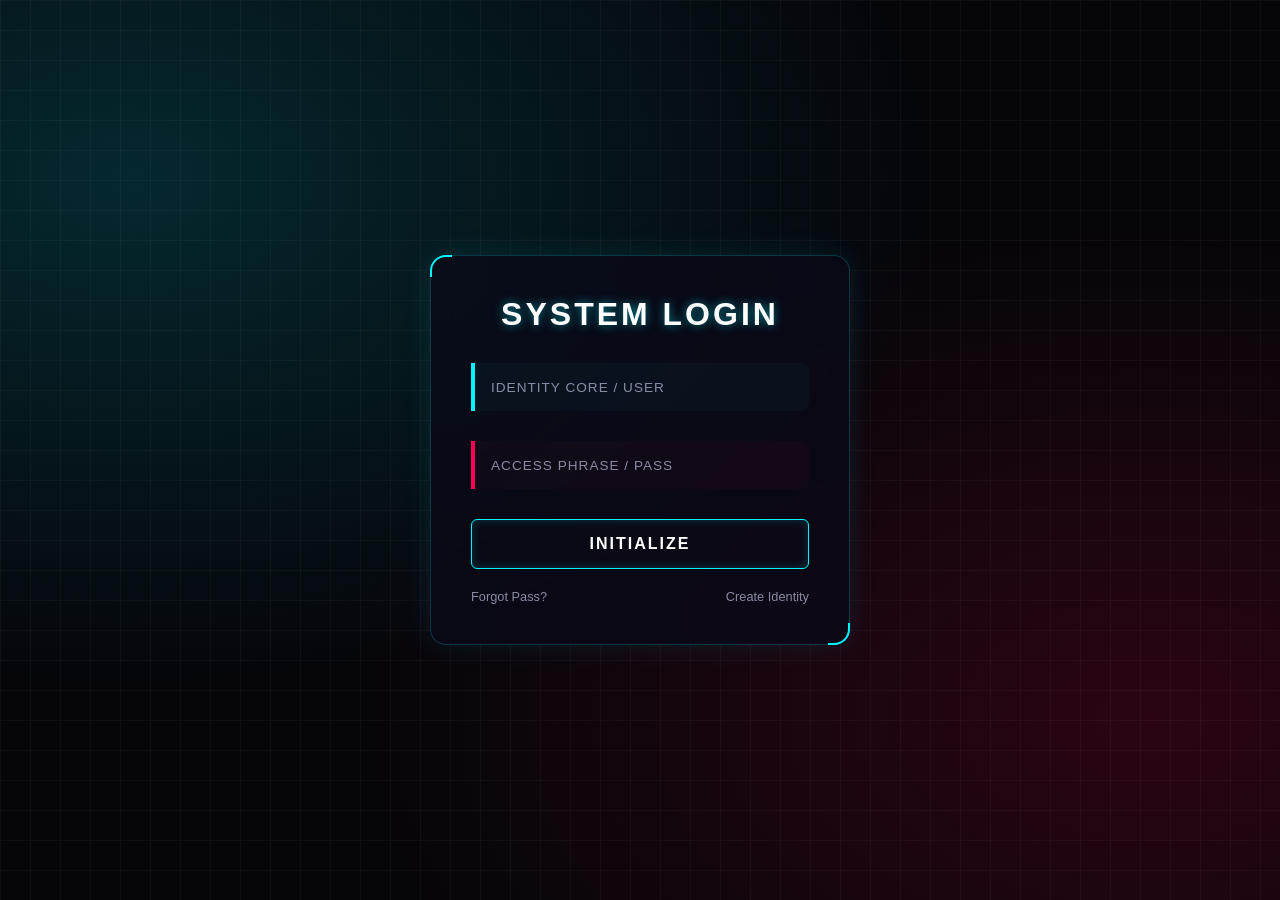
==== home.html @ 80e6bff1 "Create home.html for the portal layout" ====
<!DOCTYPE html>

<html lang="en">
<head>
<meta charset="UTF-8">
<meta name="viewport" content="width=device-width, initial-scale=1.0">
<title>Home Portal</title>

<style>

:root{
    --bg-color:#05050a;
    --panel-bg:rgba(10,10,25,0.75);
    --neon-cyan:#00f3ff;
    --neon-magenta:#ff0055;
    --text-color:#e0e0ff;
}

*{
    margin:0;
    padding:0;
    box-sizing:border-box;
    font-family:'Segoe UI',sans-serif;
}

body{
    background-color:var(--bg-color);
    background-image:
        radial-gradient(at 10% 20%, rgba(0,243,255,.15) 0px, transparent 50%),
        radial-gradient(at 90% 80%, rgba(255,0,85,.15) 0px, transparent 50%);
    min-height:100vh;
    color:var(--text-color);
    overflow-x:hidden;
}

body::before{
    content:"";
    position:fixed;
    inset:0;
    background-image:
      linear-gradient(rgba(255,255,255,.03) 1px, transparent 1px),
      linear-gradient(90deg, rgba(255,255,255,.03) 1px, transparent 1px);
    background-size:30px 30px;
    z-index:-1;
}

header{
    padding:25px;
    text-align:center;
    border-bottom:1px solid rgba(0,243,255,.2);
}

header h1{
    color:white;
    letter-spacing:3px;
    text-shadow:0 0 15px rgba(0,243,255,.5);
}

.container{
    max-width:1200px;
    margin:auto;
    padding:30px;
}

.dashboard{
    display:grid;
    grid-template-columns:repeat(auto-fit,minmax(250px,1fr));
    gap:20px;
}

.card{
    background:var(--panel-bg);
    backdrop-filter:blur(10px);
    border:1px solid rgba(0,243,255,.2);
    border-radius:15px;
    padding:25px;
    transition:.3s;
}

.card:hover{
    transform:translateY(-5px);
    box-shadow:0 0 20px rgba(0,243,255,.2);
}

.card h3{
    color:var(--neon-cyan);
    margin-bottom:15px;
}

.card p{
    color:#ccc;
}

.actions{
    margin-top:40px;
    display:flex;
    justify-content:center;
    gap:15px;
    flex-wrap:wrap;
}

.btn{
    padding:14px 25px;
    border:none;
    cursor:pointer;
    border-radius:8px;
    font-weight:bold;
    letter-spacing:1px;
    transition:.3s;
}

.primary{
    background:transparent;
    color:white;
    border:1px solid var(--neon-cyan);
}

.primary:hover{
    background:var(--neon-cyan);
    color:black;
}

.logout{
    background:transparent;
    color:white;
    border:1px solid var(--neon-magenta);
}

.logout:hover{
    background:var(--neon-magenta);
}

.footer{
    text-align:center;
    padding:30px;
    color:#888;
}

</style>

</head>

<body>

<script>
if(localStorage.getItem("loggedIn") !== "true"){
    window.location.href = "login.html";
}
</script>

<header>
    <h1>WELCOME TO THE CONTROL CENTER</h1>
</header>

<div class="container">

```
<div class="dashboard">

    <div class="card">
        <h3>Profile</h3>
        <p>Manage your account information.</p>
    </div>

    <div class="card">
        <h3>Projects</h3>
        <p>Access all your current projects.</p>
    </div>

    <div class="card">
        <h3>Analytics</h3>
        <p>View statistics and activity reports.</p>
    </div>

    <div class="card">
        <h3>Settings</h3>
        <p>Configure your portal preferences.</p>
    </div>

</div>

<div class="actions">

    <button class="btn primary">
        Open Dashboard
    </button>

    <button class="btn logout" onclick="logout()">
        Logout
    </button>

</div>
```

</div>

<div class="footer">
    Secure Access Portal
</div>

<script>

function logout(){

    localStorage.removeItem("loggedIn");

    window.location.href = "login.html";

}

</script>

</body>
</html>
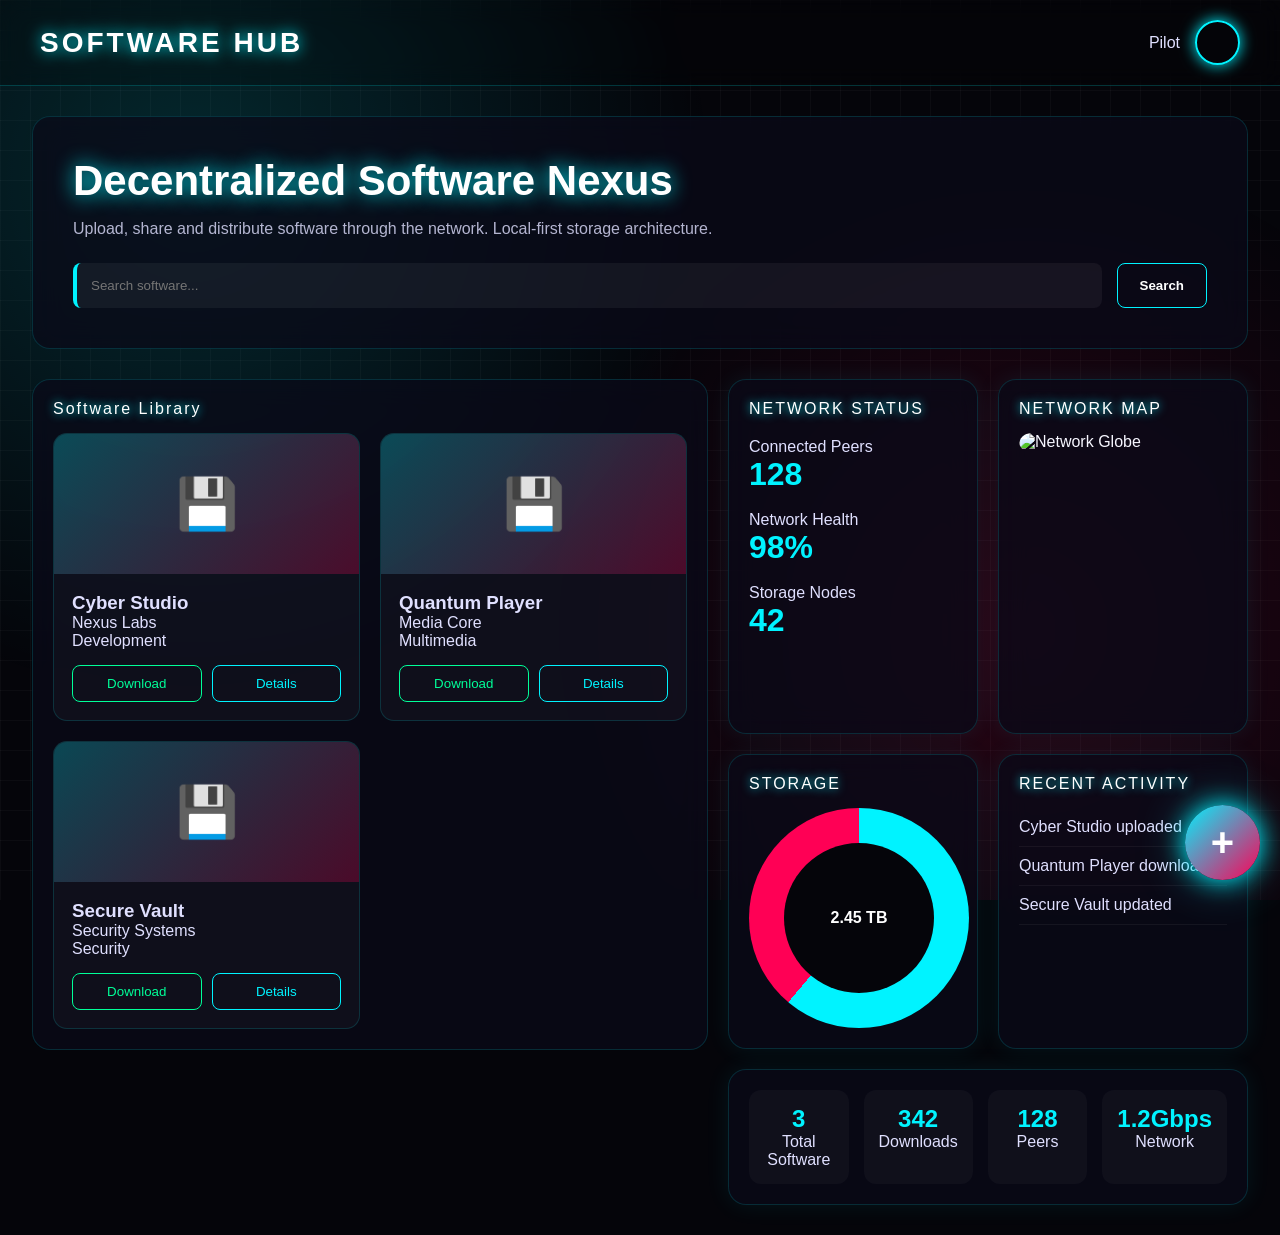
==== commit 8b0a1a8e: "Update home.html" ====
--- a/home.html
+++ b/home.html
@@ -1,19 +1,22 @@
 <!DOCTYPE html>
-
 <html lang="en">
 <head>
 <meta charset="UTF-8">
-<meta name="viewport" content="width=device-width, initial-scale=1.0">
-<title>Home Portal</title>
+<meta name="viewport"
+content="width=device-width, initial-scale=1.0">
+
+<title>Software Hub Nexus</title>
 
 <style>
 
 :root{
-    --bg-color:#05050a;
-    --panel-bg:rgba(10,10,25,0.75);
-    --neon-cyan:#00f3ff;
-    --neon-magenta:#ff0055;
-    --text-color:#e0e0ff;
+    --bg:#05050a;
+    --panel:rgba(10,10,25,0.75);
+    --cyan:#00f3ff;
+    --magenta:#ff0055;
+    --text:#e0e0ff;
+    --success:#00ff99;
+    --warning:#ffcc00;
 }
 
 *{
@@ -24,13 +27,11 @@
 }
 
 body{
-    background-color:var(--bg-color);
-    background-image:
-        radial-gradient(at 10% 20%, rgba(0,243,255,.15) 0px, transparent 50%),
-        radial-gradient(at 90% 80%, rgba(255,0,85,.15) 0px, transparent 50%);
+    background:var(--bg);
+    color:var(--text);
+    overflow-x:hidden;
     min-height:100vh;
-    color:var(--text-color);
-    overflow-x:hidden;
+    position:relative;
 }
 
 body::before{
@@ -38,175 +39,2247 @@
     position:fixed;
     inset:0;
     background-image:
-      linear-gradient(rgba(255,255,255,.03) 1px, transparent 1px),
-      linear-gradient(90deg, rgba(255,255,255,.03) 1px, transparent 1px);
+    linear-gradient(
+        rgba(255,255,255,.03) 1px,
+        transparent 1px
+    ),
+    linear-gradient(
+        90deg,
+        rgba(255,255,255,.03) 1px,
+        transparent 1px
+    );
     background-size:30px 30px;
+    z-index:-2;
+}
+
+body::after{
+    content:"";
+    position:fixed;
+    inset:0;
+    background:
+    radial-gradient(
+        circle at 15% 20%,
+        rgba(0,243,255,.15),
+        transparent 40%
+    ),
+    radial-gradient(
+        circle at 80% 70%,
+        rgba(255,0,85,.15),
+        transparent 40%
+    );
     z-index:-1;
 }
 
 header{
-    padding:25px;
-    text-align:center;
+    width:100%;
+    padding:20px 40px;
+    display:flex;
+    justify-content:space-between;
+    align-items:center;
+    backdrop-filter:blur(12px);
+    background:rgba(0,0,0,.2);
     border-bottom:1px solid rgba(0,243,255,.2);
 }
 
-header h1{
+.logo{
+    font-size:28px;
+    font-weight:bold;
+    letter-spacing:3px;
     color:white;
-    letter-spacing:3px;
-    text-shadow:0 0 15px rgba(0,243,255,.5);
-}
-
-.container{
-    max-width:1200px;
+    text-transform:uppercase;
+    text-shadow:0 0 15px var(--cyan);
+}
+
+.user-info{
+    display:flex;
+    align-items:center;
+    gap:15px;
+}
+
+.user-avatar{
+    width:45px;
+    height:45px;
+    border-radius:50%;
+    border:2px solid var(--cyan);
+    box-shadow:0 0 15px var(--cyan);
+}
+
+.dashboard{
+    width:95%;
+    max-width:1600px;
     margin:auto;
-    padding:30px;
-}
-
-.dashboard{
+    padding:30px 0;
+}
+
+.hero{
+    background:var(--panel);
+    backdrop-filter:blur(15px);
+    border:1px solid rgba(0,243,255,.15);
+    border-radius:18px;
+    padding:40px;
+    margin-bottom:30px;
+    position:relative;
+    overflow:hidden;
+}
+
+.hero h1{
+    font-size:42px;
+    margin-bottom:15px;
+    color:white;
+    text-shadow:0 0 20px var(--cyan);
+}
+
+.hero p{
+    opacity:.8;
+    max-width:700px;
+}
+
+.search-panel{
+    margin-top:25px;
+    display:flex;
+    gap:15px;
+    flex-wrap:wrap;
+}
+
+.search-panel input{
+    flex:1;
+    min-width:250px;
+    padding:14px;
+    border:none;
+    outline:none;
+    background:rgba(255,255,255,.05);
+    color:white;
+    border-left:4px solid var(--cyan);
+    border-radius:8px;
+}
+
+.cyber-btn{
+    padding:14px 22px;
+    border:none;
+    cursor:pointer;
+    color:white;
+    font-weight:bold;
+    border-radius:8px;
+    background:transparent;
+    border:1px solid var(--cyan);
+    transition:.3s;
+}
+
+.cyber-btn:hover{
+    background:var(--cyan);
+    color:black;
+    box-shadow:0 0 20px var(--cyan);
+}
+
+.layout{
     display:grid;
-    grid-template-columns:repeat(auto-fit,minmax(250px,1fr));
+    grid-template-columns:1.4fr .9fr;
     gap:20px;
-}
-
-.card{
-    background:var(--panel-bg);
-    backdrop-filter:blur(10px);
-    border:1px solid rgba(0,243,255,.2);
-    border-radius:15px;
-    padding:25px;
+    align-items:start;
+}
+
+.panel,
+.network-panel,
+.globe-panel,
+.storage-panel,
+.activity-panel,
+.quick-panel{
+    background:var(--panel);
+    border:1px solid rgba(0,243,255,.15);
+    border-radius:18px;
+    padding:20px;
+    backdrop-filter:blur(15px);
+}
+
+.panel-title,
+.dashboard-title{
+    color:white;
+    letter-spacing:2px;
+    margin-bottom:15px;
+    text-shadow:0 0 10px var(--cyan);
+}
+
+.library-grid{
+    display:grid;
+    grid-template-columns:
+    repeat(auto-fill,minmax(280px,1fr));
+    gap:20px;
+}
+
+.software-card{
+    background:rgba(255,255,255,.03);
+    border:1px solid rgba(0,243,255,.15);
+    border-radius:14px;
+    overflow:hidden;
     transition:.3s;
 }
 
-.card:hover{
+.software-card:hover{
     transform:translateY(-5px);
-    box-shadow:0 0 20px rgba(0,243,255,.2);
-}
-
-.card h3{
-    color:var(--neon-cyan);
-    margin-bottom:15px;
-}
-
-.card p{
-    color:#ccc;
-}
-
-.actions{
-    margin-top:40px;
+    box-shadow:0 0 25px rgba(0,243,255,.2);
+}
+
+.card-banner{
+    height:140px;
     display:flex;
     justify-content:center;
+    align-items:center;
+    font-size:50px;
+    background:
+    linear-gradient(
+    135deg,
+    rgba(0,243,255,.25),
+    rgba(255,0,85,.25)
+    );
+}
+
+.card-content{
+    padding:18px;
+}
+
+.card-actions{
+    display:flex;
+    gap:10px;
+    margin-top:15px;
+}
+
+.download-btn,
+.details-btn{
+    flex:1;
+    padding:10px;
+    border-radius:8px;
+    cursor:pointer;
+    background:transparent;
+}
+
+.download-btn{
+    border:1px solid var(--success);
+    color:var(--success);
+}
+
+.details-btn{
+    border:1px solid var(--cyan);
+    color:var(--cyan);
+}
+/* =========================================
+   RIGHT DASHBOARD
+========================================= */
+
+.right-dashboard{
+    display:grid;
+    grid-template-columns:
+    repeat(2,minmax(250px,1fr));
+    gap:20px;
+    width:100%;
+}
+
+.network-panel,
+.globe-panel,
+.storage-panel,
+.activity-panel,
+.quick-panel{
+    min-height:260px;
+    box-shadow:
+    0 0 25px rgba(0,243,255,.08);
+}
+
+.quick-panel{
+    grid-column:1/3;
+    min-height:auto;
+    display:grid;
+    grid-template-columns:
+    repeat(4,1fr);
     gap:15px;
-    flex-wrap:wrap;
-}
-
-.btn{
-    padding:14px 25px;
+}
+
+.quick-card{
+    background:rgba(255,255,255,.03);
+    border-radius:12px;
+    padding:15px;
+    text-align:center;
+}
+
+.quick-card h2{
+    color:var(--cyan);
+}
+
+.activity-panel ul{
+    list-style:none;
+}
+
+.activity-panel li{
+    padding:10px 0;
+    border-bottom:
+    1px solid rgba(255,255,255,.05);
+}
+
+/* =========================================
+   NETWORK GLOBE
+========================================= */
+
+.cyber-globe{
+    height:280px;
+    overflow:hidden;
+    border-radius:12px;
+}
+
+.cyber-globe img{
+    width:100%;
+    height:100%;
+    object-fit:cover;
+    border-radius:12px;
+    filter:
+    brightness(1.1)
+    saturate(1.2);
+}
+
+/* =========================================
+   STORAGE
+========================================= */
+
+.storage-ring{
+    width:220px;
+    height:220px;
+    border-radius:50%;
+    margin:auto;
+
+    background:
+    conic-gradient(
+        #00f3ff 0deg,
+        #00f3ff 220deg,
+        #ff0055 220deg,
+        #ff0055 360deg
+    );
+
+    display:flex;
+    align-items:center;
+    justify-content:center;
+}
+
+.storage-center{
+    width:150px;
+    height:150px;
+    border-radius:50%;
+    background:#05050a;
+    display:flex;
+    justify-content:center;
+    align-items:center;
+    color:white;
+    font-weight:bold;
+}
+
+/* =========================================
+   FLOATING UPLOAD BUTTON
+========================================= */
+
+.upload-fab{
+    position:fixed;
+    right:20px;
+    bottom:20px;
+
+    width:75px;
+    height:75px;
+
     border:none;
+    border-radius:50%;
+
     cursor:pointer;
+
+    z-index:5000;
+
+    font-size:40px;
+    font-weight:bold;
+    color:white;
+
+    background:
+    linear-gradient(
+        135deg,
+        #00f3ff,
+        #ff0055
+    );
+
+    box-shadow:
+    0 0 25px #00f3ff,
+    0 0 50px rgba(0,243,255,.4);
+
+    transition:.35s;
+}
+
+.upload-fab:hover{
+    transform:
+    scale(1.12)
+    rotate(90deg);
+
+    box-shadow:
+    0 0 40px #00f3ff,
+    0 0 70px #ff0055;
+}
+
+/* =========================================
+   UPLOAD MODAL
+========================================= */
+
+.upload-modal{
+    display:none;
+
+    position:fixed;
+    inset:0;
+
+    z-index:99999;
+
+    background:rgba(0,0,0,.75);
+
+    backdrop-filter:blur(15px);
+
+    justify-content:center;
+    align-items:center;
+
+    padding:20px;
+
+    opacity:0;
+    visibility:hidden;
+
+    transition:.3s;
+}
+
+.upload-modal.active{
+    opacity:1;
+    visibility:visible;
+}
+
+.upload-modal-content{
+    width:100%;
+    max-width:700px;
+
+    background:
+    linear-gradient(
+        145deg,
+        rgba(20,20,40,.95),
+        rgba(10,10,25,.95)
+    );
+
+    border:1px solid rgba(0,243,255,.25);
+
+    border-radius:25px;
+
+    padding:30px;
+
+    position:relative;
+
+    overflow:hidden;
+
+    box-shadow:
+    0 0 40px rgba(0,243,255,.2),
+    0 0 100px rgba(255,0,85,.15);
+}
+
+.modal-header{
+    display:flex;
+    justify-content:space-between;
+    align-items:center;
+    margin-bottom:25px;
+}
+
+.modal-header h2{
+    color:white;
+    text-shadow:
+    0 0 15px #00f3ff;
+}
+
+.close-modal{
+    width:45px;
+    height:45px;
+
+    border:none;
+    border-radius:50%;
+
+    cursor:pointer;
+
+    color:white;
+
+    background:
+    rgba(255,255,255,.08);
+}
+
+.close-modal:hover{
+    background:#ff0055;
+}
+
+.upload-form{
+    display:flex;
+    flex-direction:column;
+    gap:15px;
+}
+
+.upload-form input,
+.upload-form textarea,
+.upload-form select{
+    width:100%;
+    padding:12px;
+
+    border:none;
+    outline:none;
+
+    background:
+    rgba(255,255,255,.05);
+
+    color:white;
+
+    border-left:
+    4px solid var(--cyan);
+
     border-radius:8px;
-    font-weight:bold;
-    letter-spacing:1px;
-    transition:.3s;
-}
-
-.primary{
-    background:transparent;
+}
+
+.upload-form textarea{
+    resize:vertical;
+    min-height:120px;
+}
+
+.file-box{
+    padding:20px;
+
+    border:
+    2px dashed rgba(0,243,255,.3);
+
+    border-radius:10px;
+
+    text-align:center;
+}
+
+/* =========================================
+   MOBILE DASHBOARD BUTTON
+========================================= */
+
+.mobile-dashboard-btn{
+    position:fixed;
+
+    right:20px;
+    bottom:110px;
+
+    width:60px;
+    height:60px;
+
+    border:none;
+    border-radius:50%;
+
+    cursor:pointer;
+
+    z-index:9999;
+
+    font-size:24px;
+
     color:white;
-    border:1px solid var(--neon-cyan);
-}
-
-.primary:hover{
-    background:var(--neon-cyan);
-    color:black;
-}
-
-.logout{
-    background:transparent;
+
+    background:
+    linear-gradient(
+        135deg,
+        #00f3ff,
+        #ff0055
+    );
+
+    box-shadow:
+    0 0 25px #00f3ff;
+}
+
+/* =========================================
+   MOBILE DASHBOARD MODAL
+========================================= */
+
+.mobile-dashboard-modal{
+    display:none;
+
+    position:fixed;
+
+    inset:0;
+
+    z-index:999999;
+
+    background:
+    rgba(0,0,0,.95);
+
+    overflow-y:auto;
+
+    backdrop-filter:blur(15px);
+}
+
+.mobile-dashboard-content{
+    width:100%;
+    min-height:100%;
+    padding:20px;
+}
+
+.mobile-dashboard-header{
+    display:flex;
+    justify-content:space-between;
+    align-items:center;
+
+    margin-bottom:20px;
+}
+
+.mobile-dashboard-header button{
+    width:45px;
+    height:45px;
+
+    border:none;
+    border-radius:50%;
+
+    background:#ff0055;
     color:white;
-    border:1px solid var(--neon-magenta);
-}
-
-.logout:hover{
-    background:var(--neon-magenta);
-}
-
-.footer{
-    text-align:center;
-    padding:30px;
-    color:#888;
-}
-
+}
+
+/* =========================================
+   REMOVE BUTTON OUTLINES
+========================================= */
+
+.cyber-btn,
+.download-btn,
+.details-btn,
+.upload-fab,
+.close-modal{
+    outline:none !important;
+    -webkit-tap-highlight-color:
+    transparent;
+}
+
+.cyber-btn:focus,
+.download-btn:focus,
+.details-btn:focus,
+.upload-fab:focus,
+.close-modal:focus{
+    outline:none !important;
+}
+
+/* =========================================
+   TABLET
+========================================= */
+
+@media(max-width:1200px){
+
+    .quick-panel{
+        grid-template-columns:
+        repeat(2,1fr);
+    }
+
+}
+
+/* =========================================
+   MOBILE
+========================================= */
+
+@media(max-width:900px){
+
+    header{
+        flex-direction:column;
+        gap:15px;
+    }
+
+    .layout{
+        grid-template-columns:1fr;
+    }
+
+    .right-dashboard{
+        display:none;
+    }
+
+    .hero{
+        padding:25px;
+    }
+
+    .hero h1{
+        font-size:30px;
+    }
+
+    .library-grid{
+        grid-template-columns:1fr;
+    }
+
+    .search-panel{
+        flex-direction:column;
+    }
+
+    .search-panel input{
+        min-width:100%;
+    }
+
+    .upload-modal-content{
+        padding:20px;
+        max-height:90vh;
+        overflow-y:auto;
+    }
+}
+
+/* =========================================
+   DESKTOP
+========================================= */
+
+@media(min-width:901px){
+
+    .mobile-dashboard-btn{
+        display:none;
+    }
+
+    .panel{
+        max-height:85vh;
+        overflow-y:auto;
+    }
+
+}
 </style>
-
 </head>
 
 <body>
 
+<header>
+
+    <div class="logo">
+        SOFTWARE HUB
+    </div>
+
+    <div class="user-info">
+
+        <span id="currentUser">
+            Pilot
+        </span>
+
+        <div class="user-avatar"></div>
+
+    </div>
+
+</header>
+
+<div class="dashboard">
+
+    <!-- HERO -->
+
+    <div class="hero">
+
+        <h1>
+            Decentralized Software Nexus
+        </h1>
+
+        <p>
+            Upload, share and distribute software
+            through the network.
+            Local-first storage architecture.
+        </p>
+
+        <div class="search-panel">
+
+            <input
+                type="text"
+                id="searchBox"
+                placeholder="Search software..."
+            >
+
+            <button
+                class="cyber-btn"
+                onclick="searchSoftware()"
+            >
+                Search
+            </button>
+
+        </div>
+
+    </div>
+
+    <!-- MAIN LAYOUT -->
+
+    <div class="layout">
+
+        <!-- SOFTWARE LIBRARY COLUMN -->
+
+        <div class="panel">
+
+            <div class="panel-title">
+                Software Library
+            </div>
+
+            <div
+                id="softwareGrid"
+                class="library-grid"
+            >
+
+                <!-- SOFTWARE CARDS LOAD HERE -->
+
+            </div>
+
+        </div>
+
+        <!-- RIGHT DASHBOARD COLUMN -->
+
+        <div class="right-dashboard">
+
+            <!-- NETWORK STATUS -->
+
+            <div class="network-panel">
+
+                <div class="dashboard-title">
+                    NETWORK STATUS
+                </div>
+
+                <div style="margin-top:20px;">
+
+                    <p>Connected Peers</p>
+
+                    <h1
+                        id="peerCount"
+                        style="color:#00f3ff;"
+                    >
+                        128
+                    </h1>
+
+                    <br>
+
+                    <p>Network Health</p>
+
+                    <h1 style="color:#00f3ff;">
+                        98%
+                    </h1>
+
+                    <br>
+
+                    <p>Storage Nodes</p>
+
+                    <h1 style="color:#00f3ff;">
+                        42
+                    </h1>
+
+                </div>
+
+            </div>
+
+            <!-- NETWORK MAP -->
+
+            <div class="globe-panel">
+
+                <div class="dashboard-title">
+                    NETWORK MAP
+                </div>
+
+                <div class="cyber-globe">
+
+                    <img
+                        src="https://images.unsplash.com/photo-1639322537228-f710d846310a?w=800"
+                        alt="Network Globe"
+                    >
+
+                </div>
+
+            </div>
+
+            <!-- STORAGE -->
+
+            <div class="storage-panel">
+
+                <div class="dashboard-title">
+                    STORAGE
+                </div>
+
+                <div class="storage-ring">
+
+                    <div class="storage-center">
+                        2.45 TB
+                    </div>
+
+                </div>
+
+            </div>
+
+            <!-- ACTIVITY -->
+
+            <div class="activity-panel">
+
+                <div class="dashboard-title">
+                    RECENT ACTIVITY
+                </div>
+
+                <ul id="activityFeed">
+
+                    <li>
+                        Cyber Studio uploaded
+                    </li>
+
+                    <li>
+                        Quantum Player downloaded
+                    </li>
+
+                    <li>
+                        Secure Vault updated
+                    </li>
+
+                </ul>
+
+            </div>
+
+            <!-- QUICK STATS -->
+
+            <div class="quick-panel">
+
+                <div class="quick-card">
+
+                    <h2 id="softwareCount">
+                        0
+                    </h2>
+
+                    <span>
+                        Total Software
+                    </span>
+
+                </div>
+
+                <div class="quick-card">
+
+                    <h2>
+                        342
+                    </h2>
+
+                    <span>
+                        Downloads
+                    </span>
+
+                </div>
+
+                <div class="quick-card">
+
+                    <h2>
+                        128
+                    </h2>
+
+                    <span>
+                        Peers
+                    </span>
+
+                </div>
+
+                <div class="quick-card">
+
+                    <h2>
+                        1.2Gbps
+                    </h2>
+
+                    <span>
+                        Network
+                    </span>
+
+                </div>
+
+            </div>
+
+        </div>
+
+    </div>
+
+</div>
+
+<!-- =========================================
+     SOFTWARE DETAILS MODAL
+========================================= -->
+
+<div
+    id="softwareModal"
+    style="
+        display:none;
+        position:fixed;
+        inset:0;
+        background:rgba(0,0,0,.85);
+        z-index:9999;
+        justify-content:center;
+        align-items:center;
+        padding:20px;
+    "
+>
+
+    <div
+        style="
+            width:100%;
+            max-width:700px;
+            background:rgba(10,10,25,.95);
+            border:1px solid rgba(0,243,255,.3);
+            border-radius:18px;
+            padding:30px;
+            backdrop-filter:blur(20px);
+        "
+    >
+
+        <h2
+            id="modalTitle"
+            style="
+                margin-bottom:15px;
+                color:white;
+                text-shadow:0 0 15px #00f3ff;
+            "
+        >
+            Software Name
+        </h2>
+
+        <p
+            id="modalDeveloper"
+            style="margin-bottom:10px;opacity:.8;"
+        ></p>
+
+        <p
+            id="modalCategory"
+            style="margin-bottom:10px;opacity:.8;"
+        ></p>
+
+        <p
+            id="modalDate"
+            style="margin-bottom:20px;opacity:.8;"
+        ></p>
+
+        <div
+            id="modalDescription"
+            style="
+                line-height:1.7;
+                margin-bottom:20px;
+            "
+        ></div>
+
+        <div
+            style="
+                display:flex;
+                gap:10px;
+            "
+        >
+
+            <button
+                class="download-btn"
+                onclick="downloadCurrentSoftware()"
+            >
+                Download
+            </button>
+
+            <button
+                class="details-btn"
+                onclick="closeModal()"
+            >
+                Close
+            </button>
+
+        </div>
+
+    </div>
+
+</div>
+
+<!-- =========================================
+     UPLOAD SOFTWARE MODAL
+========================================= -->
+
+<div
+    id="uploadModal"
+    class="upload-modal"
+>
+
+    <div
+        class="upload-modal-content"
+    >
+
+        <div class="modal-header">
+
+            <h2>
+                Upload Software
+            </h2>
+
+            <button
+                onclick="closeUploadModal()"
+                class="close-modal"
+            >
+                ✕
+            </button>
+
+        </div>
+
+        <form
+            id="uploadForm"
+            class="upload-form"
+        >
+
+            <input
+                type="text"
+                id="softwareName"
+                placeholder="Software Name"
+            >
+
+            <input
+                type="text"
+                id="developer"
+                placeholder="Developer"
+            >
+
+            <select id="category">
+
+                <option value="">
+                    Category
+                </option>
+
+                <option>
+                    Utilities
+                </option>
+
+                <option>
+                    Development
+                </option>
+
+                <option>
+                    Security
+                </option>
+
+                <option>
+                    Education
+                </option>
+
+                <option>
+                    Multimedia
+                </option>
+
+            </select>
+
+            <textarea
+                id="description"
+                placeholder="Description"
+            ></textarea>
+
+            <div class="file-box">
+
+                <input
+                    type="file"
+                    id="softwareFile"
+                >
+
+            </div>
+
+            <button
+                type="submit"
+                class="cyber-btn"
+            >
+                Upload Software
+            </button>
+
+        </form>
+
+    </div>
+
+</div>
+
+<!-- =========================================
+     MOBILE DASHBOARD MODAL
+========================================= -->
+
+<div
+    id="mobileDashboardModal"
+    class="mobile-dashboard-modal"
+>
+
+    <div
+        class="mobile-dashboard-content"
+    >
+
+        <div
+            class="mobile-dashboard-header"
+        >
+
+            <h2>
+                Network Dashboard
+            </h2>
+
+            <button
+                onclick="closeMobileDashboard()"
+            >
+                ✕
+            </button>
+
+        </div>
+
+        <div
+            id="mobileDashboardContainer"
+        ></div>
+
+    </div>
+
+</div>
+
+<!-- =========================================
+     FLOATING BUTTONS
+========================================= -->
+
+<button
+    id="uploadFab"
+    class="upload-fab"
+>
+    +
+</button>
+
+<button
+    id="mobileDashboardBtn"
+    class="mobile-dashboard-btn"
+>
+    📊
+</button>
+
 <script>
-if(localStorage.getItem("loggedIn") !== "true"){
-    window.location.href = "login.html";
-}
-</script>
-
-<header>
-    <h1>WELCOME TO THE CONTROL CENTER</h1>
-</header>
-
-<div class="container">
-
-```
-<div class="dashboard">
-
-    <div class="card">
-        <h3>Profile</h3>
-        <p>Manage your account information.</p>
-    </div>
-
-    <div class="card">
-        <h3>Projects</h3>
-        <p>Access all your current projects.</p>
-    </div>
-
-    <div class="card">
-        <h3>Analytics</h3>
-        <p>View statistics and activity reports.</p>
-    </div>
-
-    <div class="card">
-        <h3>Settings</h3>
-        <p>Configure your portal preferences.</p>
-    </div>
-
-</div>
-
-<div class="actions">
-
-    <button class="btn primary">
-        Open Dashboard
-    </button>
-
-    <button class="btn logout" onclick="logout()">
-        Logout
-    </button>
-
-</div>
-```
-
-</div>
-
-<div class="footer">
-    Secure Access Portal
-</div>
-
-<script>
-
-function logout(){
-
-    localStorage.removeItem("loggedIn");
-
-    window.location.href = "login.html";
-
-}
+
+const DB_NAME = "SoftwareHubDB";
+const DB_VERSION = 1;
+
+let softwareList = [];
+let selectedSoftware = null;
+
+/* =========================================
+   INDEXEDDB INITIALIZATION
+========================================= */
+
+function openDB(){
+
+    return new Promise((resolve,reject)=>{
+
+        const request =
+        indexedDB.open(
+            DB_NAME,
+            DB_VERSION
+        );
+
+        request.onupgradeneeded =
+        (event)=>{
+
+            const db =
+            event.target.result;
+
+            if(
+                !db.objectStoreNames.contains(
+                    "software"
+                )
+            ){
+
+                db.createObjectStore(
+                    "software",
+                    {
+                        keyPath:"id"
+                    }
+                );
+
+            }
+
+        };
+
+        request.onsuccess =
+        ()=>resolve(
+            request.result
+        );
+
+        request.onerror =
+        ()=>reject(
+            request.error
+        );
+
+    });
+
+}
+
+/* =========================================
+   SAVE SOFTWARE
+========================================= */
+
+async function saveSoftware(data){
+
+    const db =
+    await openDB();
+
+    const tx =
+    db.transaction(
+        "software",
+        "readwrite"
+    );
+
+    const store =
+    tx.objectStore(
+        "software"
+    );
+
+    store.put(data);
+
+}
+
+/* =========================================
+   LOAD SOFTWARE
+========================================= */
+
+async function loadSoftware(){
+
+    const db =
+    await openDB();
+
+    const tx =
+    db.transaction(
+        "software",
+        "readonly"
+    );
+
+    const store =
+    tx.objectStore(
+        "software"
+    );
+
+    return new Promise(resolve=>{
+
+        const request =
+        store.getAll();
+
+        request.onsuccess =
+        ()=>resolve(
+            request.result
+        );
+
+        request.onerror =
+        ()=>resolve([]);
+
+    });
+
+}
+/* =========================================
+   UPLOAD SOFTWARE
+========================================= */
+
+document
+.getElementById("uploadForm")
+.addEventListener(
+    "submit",
+    async function(e){
+
+        e.preventDefault();
+
+        const name =
+        document
+        .getElementById(
+            "softwareName"
+        )
+        .value
+        .trim();
+
+        const developer =
+        document
+        .getElementById(
+            "developer"
+        )
+        .value
+        .trim();
+
+        const category =
+        document
+        .getElementById(
+            "category"
+        )
+        .value;
+
+        const description =
+        document
+        .getElementById(
+            "description"
+        )
+        .value
+        .trim();
+
+        const file =
+        document
+        .getElementById(
+            "softwareFile"
+        )
+        .files[0];
+
+        if(
+            !name ||
+            !developer ||
+            !category ||
+            !file
+        ){
+
+            alert(
+                "Please complete all required fields."
+            );
+
+            return;
+        }
+
+        const software = {
+
+            id: Date.now(),
+
+            name,
+
+            developer,
+
+            category,
+
+            description,
+
+            fileName:
+            file.name,
+
+            fileSize:
+            file.size,
+
+            uploadDate:
+            new Date()
+            .toLocaleString()
+
+        };
+
+        await saveSoftware(
+            software
+        );
+
+        await renderSoftware();
+
+        alert(
+            "Software uploaded successfully."
+        );
+
+        this.reset();
+
+        closeUploadModal();
+
+    }
+);
+
+/* =========================================
+   RENDER SOFTWARE
+========================================= */
+
+async function renderSoftware(){
+
+    softwareList =
+    await loadSoftware();
+
+    const grid =
+    document.getElementById(
+        "softwareGrid"
+    );
+
+    if(!grid) return;
+
+    grid.innerHTML = "";
+
+    const softwareCounter =
+    document.getElementById(
+        "softwareCount"
+    );
+
+    if(softwareCounter){
+
+        softwareCounter.innerText =
+        softwareList.length;
+
+    }
+
+    softwareList.forEach(
+        software=>{
+
+            const card =
+            document.createElement(
+                "div"
+            );
+
+            card.className =
+            "software-card";
+
+            card.innerHTML = `
+
+                <div class="card-banner">
+                    💾
+                </div>
+
+                <div class="card-content">
+
+                    <h3>
+                        ${software.name}
+                    </h3>
+
+                    <div class="card-meta">
+                        ${software.developer}
+                    </div>
+
+                    <div class="card-meta">
+                        ${software.category}
+                    </div>
+
+                    <div class="card-actions">
+
+                        <button
+                            class="download-btn"
+                            onclick="downloadSoftware(${software.id})"
+                        >
+                            Download
+                        </button>
+
+                        <button
+                            class="details-btn"
+                            onclick="showDetails(${software.id})"
+                        >
+                            Details
+                        </button>
+
+                    </div>
+
+                </div>
+
+            `;
+
+            grid.appendChild(
+                card
+            );
+
+        });
+
+}
+
+/* =========================================
+   SEARCH SOFTWARE
+========================================= */
+
+function searchSoftware(){
+
+    const query =
+    document
+    .getElementById(
+        "searchBox"
+    )
+    .value
+    .toLowerCase()
+    .trim();
+
+    const cards =
+    document.querySelectorAll(
+        ".software-card"
+    );
+
+    cards.forEach(card=>{
+
+        const text =
+        card.innerText
+        .toLowerCase();
+
+        if(
+            text.includes(query)
+        ){
+
+            card.style.display =
+            "block";
+
+        }
+
+        else{
+
+            card.style.display =
+            "none";
+
+        }
+
+    });
+
+}
+
+/* =========================================
+   LIVE SEARCH
+========================================= */
+
+document
+.addEventListener(
+    "DOMContentLoaded",
+    ()=>{
+
+        const searchBox =
+        document.getElementById(
+            "searchBox"
+        );
+
+        if(searchBox){
+
+            searchBox.addEventListener(
+                "input",
+                searchSoftware
+            );
+
+        }
+
+    }
+);
+
+/* =========================================
+   SHOW SOFTWARE DETAILS
+========================================= */
+
+function showDetails(id){
+
+    const software =
+    softwareList.find(
+        s => s.id === id
+    );
+
+    if(!software) return;
+
+    selectedSoftware =
+    software;
+
+    document.getElementById(
+        "modalTitle"
+    ).innerText =
+    software.name;
+
+    document.getElementById(
+        "modalDeveloper"
+    ).innerHTML =
+    "<strong>Developer:</strong> " +
+    software.developer;
+
+    document.getElementById(
+        "modalCategory"
+    ).innerHTML =
+    "<strong>Category:</strong> " +
+    software.category;
+
+    document.getElementById(
+        "modalDate"
+    ).innerHTML =
+    "<strong>Uploaded:</strong> " +
+    software.uploadDate;
+
+    document.getElementById(
+        "modalDescription"
+    ).innerText =
+    software.description ||
+    "No description available.";
+
+    document.getElementById(
+        "softwareModal"
+    ).style.display =
+    "flex";
+
+}
+
+/* =========================================
+   CLOSE DETAILS MODAL
+========================================= */
+
+function closeModal(){
+
+    document.getElementById(
+        "softwareModal"
+    ).style.display =
+    "none";
+
+}
+
+/* =========================================
+   DOWNLOAD SOFTWARE
+========================================= */
+
+function downloadSoftware(id){
+
+    const software =
+    softwareList.find(
+        s => s.id === id
+    );
+
+    if(!software){
+
+        alert(
+            "Software not found."
+        );
+
+        return;
+
+    }
+
+    alert(
+
+        "Prototype Download Mode\n\n" +
+
+        "Software:\n" +
+        software.name +
+
+        "\n\nDeveloper:\n" +
+        software.developer +
+
+        "\n\nFuture Version Features:\n" +
+
+        "• Direct File Download\n" +
+        "• WebRTC P2P Transfer\n" +
+        "• Distributed Storage\n" +
+        "• Node Mirroring\n" +
+        "• Resume Support"
+
+    );
+
+}
+
+/* =========================================
+   DOWNLOAD FROM MODAL
+========================================= */
+
+function downloadCurrentSoftware(){
+
+    if(
+        !selectedSoftware
+    ){
+
+        alert(
+            "No software selected."
+        );
+
+        return;
+
+    }
+
+    downloadSoftware(
+        selectedSoftware.id
+    );
+
+}
+
+/* =========================================
+   CLOSE MODAL ON ESC
+========================================= */
+
+document.addEventListener(
+    "keydown",
+    function(e){
+
+        if(
+            e.key === "Escape"
+        ){
+
+            closeModal();
+
+        }
+
+    }
+);
+
+/* =========================================
+   CLOSE MODAL ON BACKGROUND CLICK
+========================================= */
+
+document.addEventListener(
+    "click",
+    function(e){
+
+        const modal =
+        document.getElementById(
+            "softwareModal"
+        );
+
+        if(
+            e.target === modal
+        ){
+
+            closeModal();
+
+        }
+
+    }
+);
+/* =========================================
+   LOAD USER
+========================================= */
+
+function loadUser(){
+
+    const username =
+    localStorage.getItem(
+        "username"
+    );
+
+    if(username){
+
+        const userElement =
+        document.getElementById(
+            "currentUser"
+        );
+
+        if(userElement){
+
+            userElement.innerText =
+            username;
+
+        }
+
+    }
+
+}
+
+/* =========================================
+   CREATE DEMO DATA
+========================================= */
+
+async function createDemoData(){
+
+    const existing =
+    await loadSoftware();
+
+    if(
+        existing.length > 0
+    ){
+
+        return;
+
+    }
+
+    const demoApps = [
+
+        {
+            id:1,
+
+            name:"Cyber Studio",
+
+            developer:"Nexus Labs",
+
+            category:"Development",
+
+            description:
+            "Advanced futuristic development toolkit.",
+
+            fileName:
+            "cyberstudio.zip",
+
+            fileSize:
+            24500000,
+
+            uploadDate:
+            new Date().toLocaleString()
+        },
+
+        {
+            id:2,
+
+            name:"Quantum Player",
+
+            developer:"Media Core",
+
+            category:"Multimedia",
+
+            description:
+            "High-performance media player with futuristic rendering engine.",
+
+            fileName:
+            "quantumplayer.exe",
+
+            fileSize:
+            18500000,
+
+            uploadDate:
+            new Date().toLocaleString()
+        },
+
+        {
+            id:3,
+
+            name:"Secure Vault",
+
+            developer:"Security Systems",
+
+            category:"Security",
+
+            description:
+            "Encrypted storage and password management solution.",
+
+            fileName:
+            "securevault.exe",
+
+            fileSize:
+            12000000,
+
+            uploadDate:
+            new Date().toLocaleString()
+        }
+
+    ];
+
+    for(const app of demoApps){
+
+        await saveSoftware(
+            app
+        );
+
+    }
+
+}
+
+/* =========================================
+   NETWORK LAYER
+========================================= */
+
+const NetworkLayer = {
+
+    initialized:false,
+
+    async initialize(){
+
+        console.log(
+            "Future P2P Network Layer"
+        );
+
+        console.log(
+            "Ready for:"
+        );
+
+        console.log(
+            "- WebRTC"
+        );
+
+        console.log(
+            "- Peer Discovery"
+        );
+
+        console.log(
+            "- Decentralized Storage"
+        );
+
+        console.log(
+            "- Distributed Downloads"
+        );
+
+        console.log(
+            "- Distributed Uploads"
+        );
+
+        console.log(
+            "- File Mirroring"
+        );
+
+        this.initialized =
+        true;
+
+    }
+
+};
+
+/* =========================================
+   NETWORK STATUS ANIMATION
+========================================= */
+
+function startNetworkSimulation(){
+
+    setInterval(()=>{
+
+        const peerCount =
+        document.getElementById(
+            "peerCount"
+        );
+
+        if(!peerCount){
+
+            return;
+
+        }
+
+        peerCount.innerText =
+        120 +
+        Math.floor(
+            Math.random() * 20
+        );
+
+    },4000);
+
+}
+
+/* =========================================
+   ACTIVITY FEED SIMULATION
+========================================= */
+
+function startActivitySimulation(){
+
+    const activities = [
+
+        "Cyber Studio uploaded",
+        "Quantum Player downloaded",
+        "Secure Vault updated",
+        "Peer node connected",
+        "Storage synchronized",
+        "File mirrored",
+        "Network optimized",
+        "New software discovered"
+
+    ];
+
+    setInterval(()=>{
+
+        const feed =
+        document.getElementById(
+            "activityFeed"
+        );
+
+        if(!feed){
+
+            return;
+
+        }
+
+        const item =
+        document.createElement(
+            "li"
+        );
+
+        item.innerText =
+        activities[
+            Math.floor(
+                Math.random() *
+                activities.length
+            )
+        ];
+
+        feed.prepend(item);
+
+        while(
+            feed.children.length > 8
+        ){
+
+            feed.removeChild(
+                feed.lastChild
+            );
+
+        }
+
+    },10000);
+
+}
+/* =========================================
+   UPLOAD MODAL OPEN
+========================================= */
+
+document.addEventListener(
+    "DOMContentLoaded",
+    ()=>{
+
+        const uploadFab =
+        document.getElementById(
+            "uploadFab"
+        );
+
+        if(uploadFab){
+
+            uploadFab.addEventListener(
+                "click",
+                ()=>{
+
+                    const modal =
+                    document.getElementById(
+                        "uploadModal"
+                    );
+
+                    modal.style.display =
+                    "flex";
+
+                    setTimeout(()=>{
+
+                        modal.classList.add(
+                            "active"
+                        );
+
+                    },10);
+
+                }
+            );
+
+        }
+
+    }
+);
+
+/* =========================================
+   CLOSE UPLOAD MODAL
+========================================= */
+
+function closeUploadModal(){
+
+    const modal =
+    document.getElementById(
+        "uploadModal"
+    );
+
+    if(!modal) return;
+
+    modal.classList.remove(
+        "active"
+    );
+
+    setTimeout(()=>{
+
+        modal.style.display =
+        "none";
+
+    },300);
+
+}
+
+/* =========================================
+   CLICK OUTSIDE UPLOAD MODAL
+========================================= */
+
+document.addEventListener(
+    "click",
+    function(e){
+
+        const modal =
+        document.getElementById(
+            "uploadModal"
+        );
+
+        if(
+            e.target === modal
+        ){
+
+            closeUploadModal();
+
+        }
+
+    }
+);
+
+/* =========================================
+   MOBILE DASHBOARD
+========================================= */
+
+function openMobileDashboard(){
+
+    const modal =
+    document.getElementById(
+        "mobileDashboardModal"
+    );
+
+    const container =
+    document.getElementById(
+        "mobileDashboardContainer"
+    );
+
+    const dashboard =
+    document.querySelector(
+        ".right-dashboard"
+    );
+
+    if(
+        !modal ||
+        !container ||
+        !dashboard
+    ){
+
+        return;
+
+    }
+
+    container.innerHTML =
+    dashboard.innerHTML;
+
+    modal.style.display =
+    "block";
+
+}
+
+function closeMobileDashboard(){
+
+    const modal =
+    document.getElementById(
+        "mobileDashboardModal"
+    );
+
+    if(modal){
+
+        modal.style.display =
+        "none";
+
+    }
+
+}
+
+/* =========================================
+   MOBILE BUTTON EVENT
+========================================= */
+
+document.addEventListener(
+    "DOMContentLoaded",
+    ()=>{
+
+        const mobileBtn =
+        document.getElementById(
+            "mobileDashboardBtn"
+        );
+
+        if(!mobileBtn){
+
+            return;
+
+        }
+
+        mobileBtn.addEventListener(
+            "click",
+            openMobileDashboard
+        );
+
+    }
+);
+
+/* =========================================
+   APP STARTUP
+========================================= */
+
+window.addEventListener(
+    "load",
+    async ()=>{
+
+        try{
+
+            loadUser();
+
+            await createDemoData();
+
+            await renderSoftware();
+
+            await NetworkLayer.initialize();
+
+            startNetworkSimulation();
+
+            startActivitySimulation();
+
+            console.log(
+                "Software Hub Ready"
+            );
+
+        }
+
+        catch(error){
+
+            console.error(
+                "Startup Error:",
+                error
+            );
+
+        }
+
+    }
+);
+
+/* =========================================
+   GLOBAL ESCAPE KEY
+========================================= */
+
+document.addEventListener(
+    "keydown",
+    function(e){
+
+        if(
+            e.key === "Escape"
+        ){
+
+            closeModal();
+
+            closeUploadModal();
+
+            closeMobileDashboard();
+
+        }
+
+    }
+);
 
 </script>
 
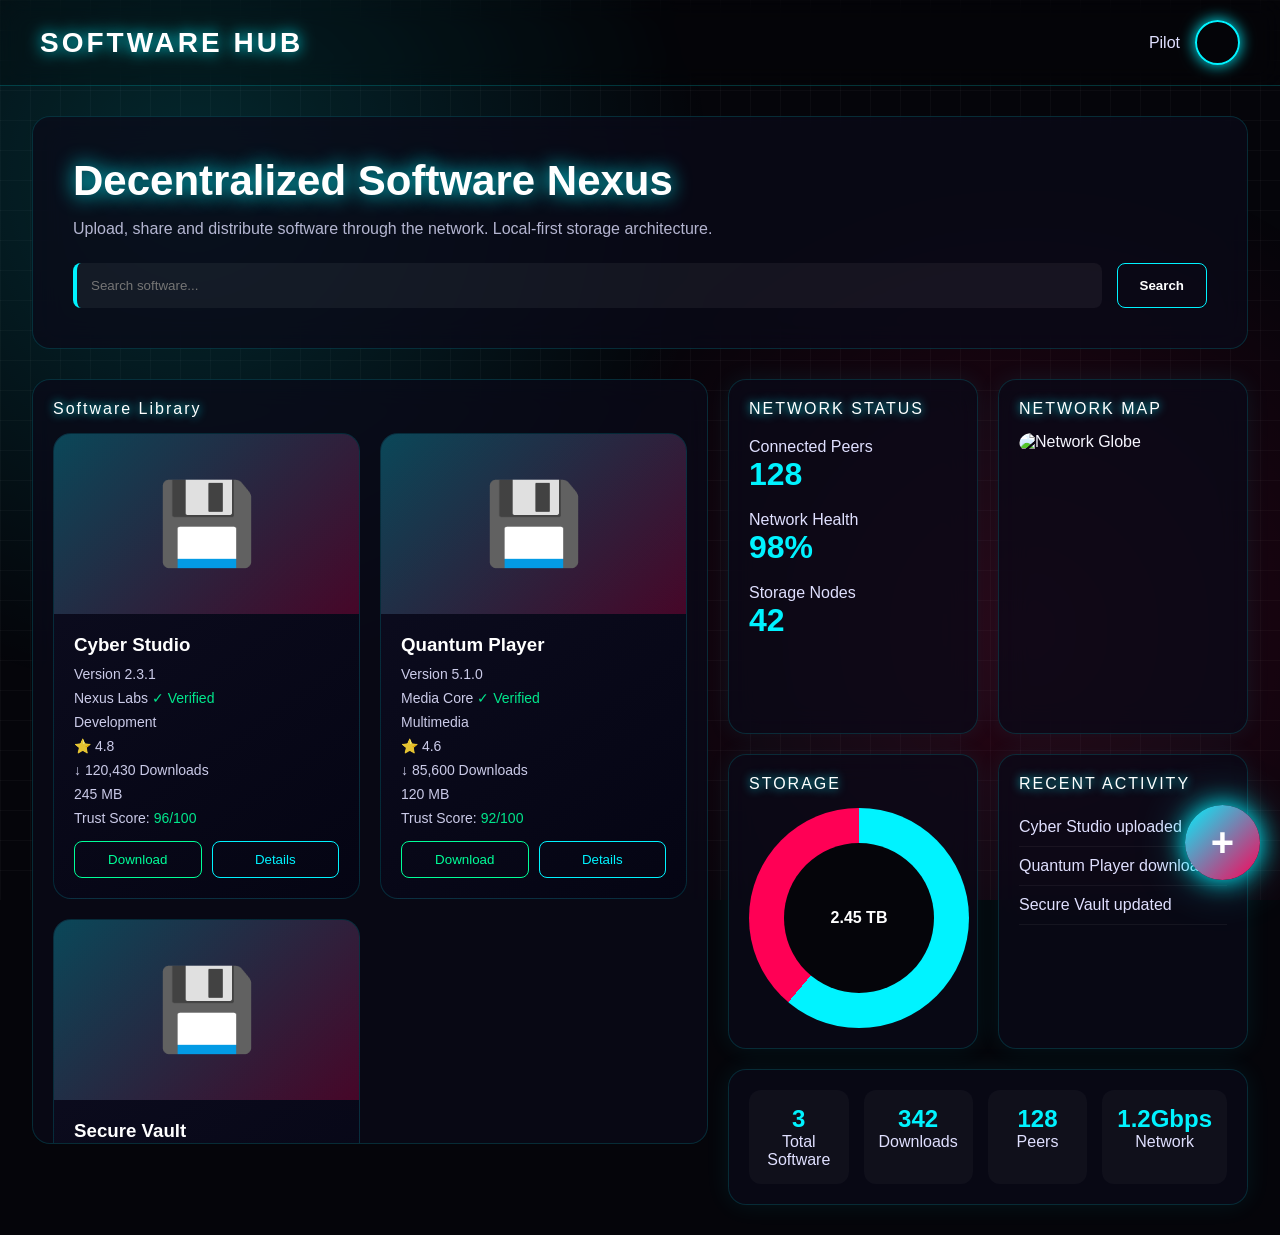
==== commit 72fc0df7: "Enhance UI with software card styles and modals Added styles for software cards and modal functional" ====
--- a/home.html
+++ b/home.html
@@ -725,6 +725,123 @@
     }
 
 }
+
+.software-card{
+
+    background:
+    linear-gradient(
+        145deg,
+        rgba(15,15,35,.9),
+        rgba(5,5,20,.9)
+    );
+
+    border:1px solid rgba(0,243,255,.15);
+
+    border-radius:18px;
+
+    overflow:hidden;
+
+    transition:.35s;
+}
+
+.software-card:hover{
+
+    transform:
+    translateY(-8px);
+
+    box-shadow:
+    0 0 30px rgba(0,243,255,.25);
+
+}
+
+.card-banner{
+
+    height:180px;
+
+    font-size:80px;
+
+    display:flex;
+
+    align-items:center;
+
+    justify-content:center;
+
+    background:
+    linear-gradient(
+        135deg,
+        rgba(0,243,255,.25),
+        rgba(255,0,85,.25)
+    );
+
+}
+
+.card-content{
+
+    padding:20px;
+}
+
+.card-content h3{
+
+    color:white;
+
+    margin-bottom:10px;
+}
+
+.card-meta{
+
+    margin-bottom:8px;
+
+    opacity:.9;
+
+    font-size:14px;
+}
+
+.software-icon{
+
+    width:100px;
+
+    height:100px;
+
+    object-fit:contain;
+
+    border-radius:20px;
+
+    background:white;
+
+    padding:10px;
+
+    box-shadow:
+    0 0 20px rgba(0,243,255,.3);
+
+}
+
+/* LOCK PAGE SCROLL WHEN MODAL OPEN */
+
+body.modal-open{
+
+    overflow:hidden;
+
+    height:100vh;
+
+}
+
+/* UPLOAD MODAL SCROLL */
+
+.upload-modal{
+
+    overflow-y:auto;
+
+}
+
+.upload-modal-content{
+
+    max-height:90vh;
+
+    overflow-y:auto;
+
+}
+
+
 </style>
 </head>
 
@@ -862,6 +979,7 @@
                     <img
                         src="https://images.unsplash.com/photo-1639322537228-f710d846310a?w=800"
                         alt="Network Globe"
+                        class="network-image"
                     >
 
                 </div>
@@ -1002,6 +1120,14 @@
         "
     >
 
+    <div
+        id="modalIconContainer"
+        style="
+            text-align:center;
+            margin-bottom:20px;
+        "
+    ></div>
+
         <h2
             id="modalTitle"
             style="
@@ -1108,6 +1234,12 @@
                 placeholder="Developer"
             >
 
+            <input
+                type="text"
+                id="version"
+                placeholder="Version (Example: 1.0.0)"
+            >
+
             <select id="category">
 
                 <option value="">
@@ -1140,6 +1272,23 @@
                 id="description"
                 placeholder="Description"
             ></textarea>
+
+            <label
+            style="
+            color:#00f3ff;
+            font-weight:bold;
+            "
+            >
+                Software Icon
+            </label>
+
+            <input
+                type="file"
+                id="softwareIcon"
+                accept="image/*"
+            >
+
+            
 
             <div class="file-box">
 
@@ -1365,6 +1514,14 @@
         .value
         .trim();
 
+        const version =
+        document
+        .getElementById(
+            "version"
+        )
+        .value
+        .trim();
+
         const category =
         document
         .getElementById(
@@ -1380,6 +1537,13 @@
         .value
         .trim();
 
+        const iconFile =
+        document
+        .getElementById(
+            "softwareIcon"
+        )
+        .files[0];
+
         const file =
         document
         .getElementById(
@@ -1387,9 +1551,13 @@
         )
         .files[0];
 
+        
+
+        
         if(
             !name ||
             !developer ||
+            !version ||
             !category ||
             !file
         ){
@@ -1401,13 +1569,42 @@
             return;
         }
 
+        
+
+        let iconData = "";
+
+        if(iconFile){
+
+            iconData =
+            await new Promise(resolve=>{
+
+                const reader =
+                new FileReader();
+
+                reader.onload =
+                e => resolve(
+                    e.target.result
+                );
+
+                reader.readAsDataURL(
+                    iconFile
+                );
+
+            });
+
+        }
+
         const software = {
 
             id: Date.now(),
 
             name,
 
+            version,
+
             developer,
+
+            icon: iconData,
 
             category,
 
@@ -1485,43 +1682,95 @@
 
             card.innerHTML = `
 
-                <div class="card-banner">
-                    💾
+            <div class="card-banner">
+
+                ${
+                    software.icon
+                    ?
+
+                    `<img
+                        src="${software.icon}"
+                        class="software-icon"
+                    >`
+
+                    :
+
+                    "💾"
+                }
+
+            </div>
+            <div class="card-content">
+
+                <h3>
+                    ${software.name}
+                </h3>
+
+                <div class="card-meta">
+                    Version ${software.version || "1.0.0"}
                 </div>
 
-                <div class="card-content">
-
-                    <h3>
-                        ${software.name}
-                    </h3>
-
-                    <div class="card-meta">
-                        ${software.developer}
-                    </div>
-
-                    <div class="card-meta">
-                        ${software.category}
-                    </div>
-
-                    <div class="card-actions">
-
-                        <button
-                            class="download-btn"
-                            onclick="downloadSoftware(${software.id})"
-                        >
-                            Download
-                        </button>
-
-                        <button
-                            class="details-btn"
-                            onclick="showDetails(${software.id})"
-                        >
-                            Details
-                        </button>
-
-                    </div>
+                <div class="card-meta">
+
+                    ${software.developer}
+
+                    ${
+                        software.verified
+                        ?
+                        '<span style="color:#00ff99"> ✓ Verified</span>'
+                        :
+                        ''
+                    }
 
                 </div>
+
+                <div class="card-meta">
+                    ${software.category}
+                </div>
+
+                <div class="card-meta">
+                    ⭐ ${software.rating || 0}
+                </div>
+
+                <div class="card-meta">
+                    ↓ ${
+                        software.downloads
+                        ?
+                        software.downloads.toLocaleString()
+                        :
+                        0
+                    } Downloads
+                </div>
+
+                <div class="card-meta">
+                    ${software.fileSize || "Unknown"}
+                </div>
+
+                <div class="card-meta">
+                    Trust Score:
+                    <span style="color:#00ff99">
+                        ${software.trustScore || 0}/100
+                    </span>
+                </div>
+
+                <div class="card-actions">
+
+                    <button
+                        class="download-btn"
+                        onclick="downloadSoftware(${software.id})"
+                    >
+                        Download
+                    </button>
+
+                    <button
+                        class="details-btn"
+                        onclick="showDetails(${software.id})"
+                    >
+                        Details
+                    </button>
+
+                </div>
+
+            </div>
 
             `;
 
@@ -1622,6 +1871,30 @@
     software;
 
     document.getElementById(
+        "modalIconContainer"
+    ).innerHTML =
+
+    software.icon
+
+    ?
+
+    `<img
+        src="${software.icon}"
+        style="
+            width:120px;
+            height:120px;
+            object-fit:contain;
+            border-radius:20px;
+        "
+    >`
+
+    :
+
+    "";
+
+
+
+    document.getElementById(
         "modalTitle"
     ).innerText =
     software.name;
@@ -1635,8 +1908,14 @@
     document.getElementById(
         "modalCategory"
     ).innerHTML =
+
     "<strong>Category:</strong> " +
-    software.category;
+    software.category +
+
+    "<br><strong>Version:</strong> " +
+    (software.version || "1.0.0");
+
+
 
     document.getElementById(
         "modalDate"
@@ -1655,6 +1934,10 @@
     ).style.display =
     "flex";
 
+    document.body.classList.add(
+        "modal-open"
+    );
+
 }
 
 /* =========================================
@@ -1667,6 +1950,10 @@
         "softwareModal"
     ).style.display =
     "none";
+
+    document.body.classList.remove(
+        "modal-open"
+    );
 
 }
 
@@ -1832,21 +2119,27 @@
 
             name:"Cyber Studio",
 
+            version:"2.3.1",
+
             developer:"Nexus Labs",
 
             category:"Development",
 
-            description:
-            "Advanced futuristic development toolkit.",
-
-            fileName:
-            "cyberstudio.zip",
-
-            fileSize:
-            24500000,
-
-            uploadDate:
-            new Date().toLocaleString()
+            rating:4.8,
+
+            downloads:120430,
+
+            fileSize:"245 MB",
+
+            trustScore:96,
+
+            verified:true,
+
+            logo:"💻",
+
+            description:"Advanced futuristic development toolkit.",
+
+            uploadDate:new Date().toLocaleString()
         },
 
         {
@@ -1854,21 +2147,27 @@
 
             name:"Quantum Player",
 
+            version:"5.1.0",
+
             developer:"Media Core",
 
             category:"Multimedia",
 
-            description:
-            "High-performance media player with futuristic rendering engine.",
-
-            fileName:
-            "quantumplayer.exe",
-
-            fileSize:
-            18500000,
-
-            uploadDate:
-            new Date().toLocaleString()
+            rating:4.6,
+
+            downloads:85600,
+
+            fileSize:"120 MB",
+
+            trustScore:92,
+
+            verified:true,
+
+            logo:"🎵",
+
+            description:"High-performance media player.",
+
+            uploadDate:new Date().toLocaleString()
         },
 
         {
@@ -1876,21 +2175,27 @@
 
             name:"Secure Vault",
 
+            version:"1.8.4",
+
             developer:"Security Systems",
 
             category:"Security",
 
-            description:
-            "Encrypted storage and password management solution.",
-
-            fileName:
-            "securevault.exe",
-
-            fileSize:
-            12000000,
-
-            uploadDate:
-            new Date().toLocaleString()
+            rating:4.9,
+
+            downloads:213000,
+
+            fileSize:"85 MB",
+
+            trustScore:99,
+
+            verified:true,
+
+            logo:"🔐",
+
+            description:"Encrypted storage and password manager.",
+
+            uploadDate:new Date().toLocaleString()
         }
 
     ];
@@ -2070,6 +2375,10 @@
                     modal.style.display =
                     "flex";
 
+                    document.body.classList.add(
+                        "modal-open"
+                    );
+
                     setTimeout(()=>{
 
                         modal.classList.add(
@@ -2097,10 +2406,12 @@
         "uploadModal"
     );
 
-    if(!modal) return;
-
     modal.classList.remove(
         "active"
+    );
+
+    document.body.classList.remove(
+        "modal-open"
     );
 
     setTimeout(()=>{
@@ -2173,21 +2484,22 @@
     modal.style.display =
     "block";
 
+    document.body.classList.add(
+        "modal-open"
+    );
+
 }
 
 function closeMobileDashboard(){
 
-    const modal =
     document.getElementById(
         "mobileDashboardModal"
-    );
-
-    if(modal){
-
-        modal.style.display =
-        "none";
-
-    }
+    ).style.display =
+    "none";
+
+    document.body.classList.remove(
+        "modal-open"
+    );
 
 }
 
